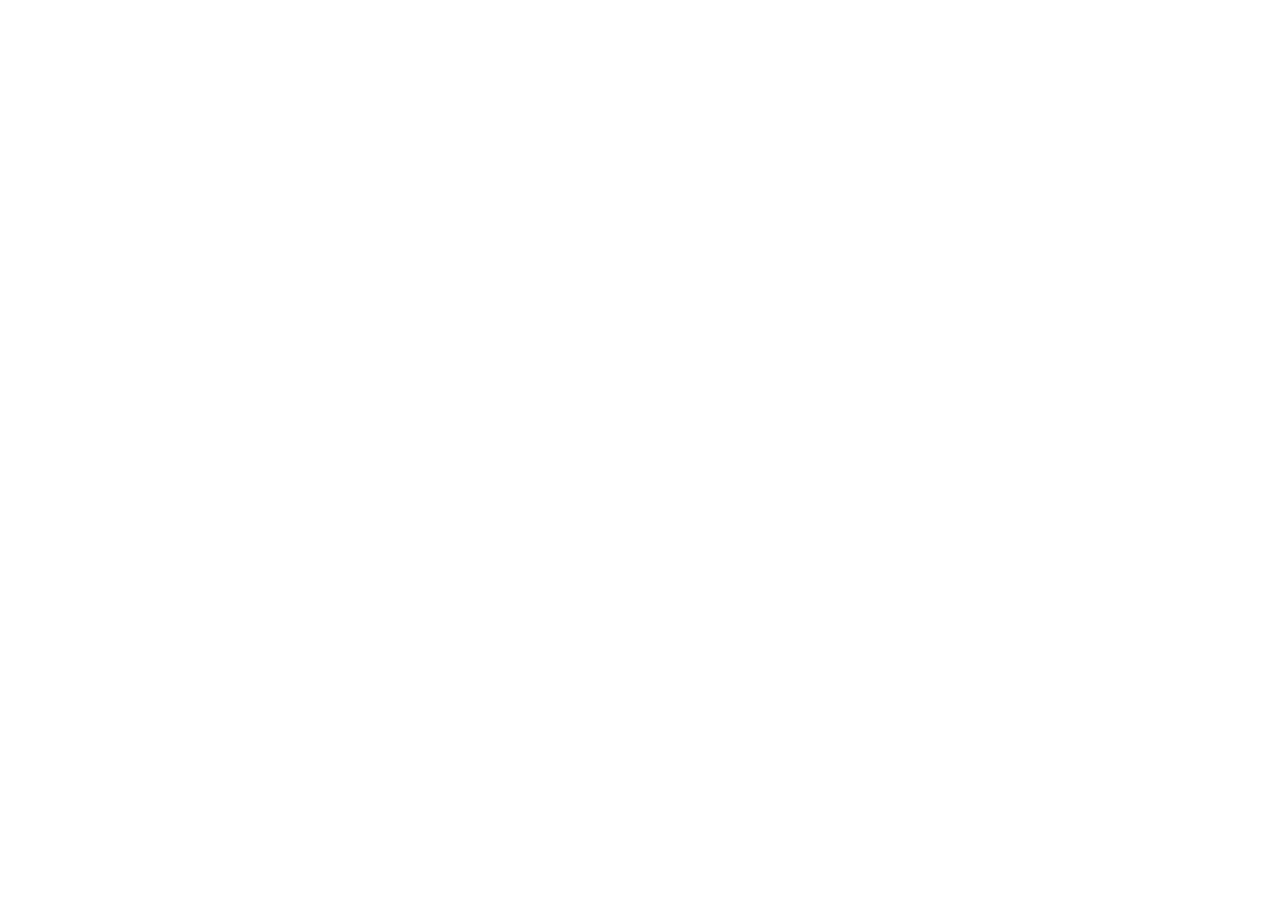
==== index.html @ b7124d6a "Add files via upload" ====
<!doctype html><html lang="zh-CN"><head><meta charset="UTF-8"/><meta name="viewport" content="width=device-width, initial-scale=1.0"/><meta name="description" content="浏览器本地论文库：导入每日 Excel，积累多模态研究论文与阅读笔记。"/><title>多模态论文雷达 · Paper Radar</title><link rel="icon" href="./favicon.svg"/>  <script type="module" crossorigin src="./assets/index-WxX8uzNO.js"></script>
  <link rel="stylesheet" crossorigin href="./assets/index-BkTT2LrI.css">
</head><body><div id="root"></div></body></html>
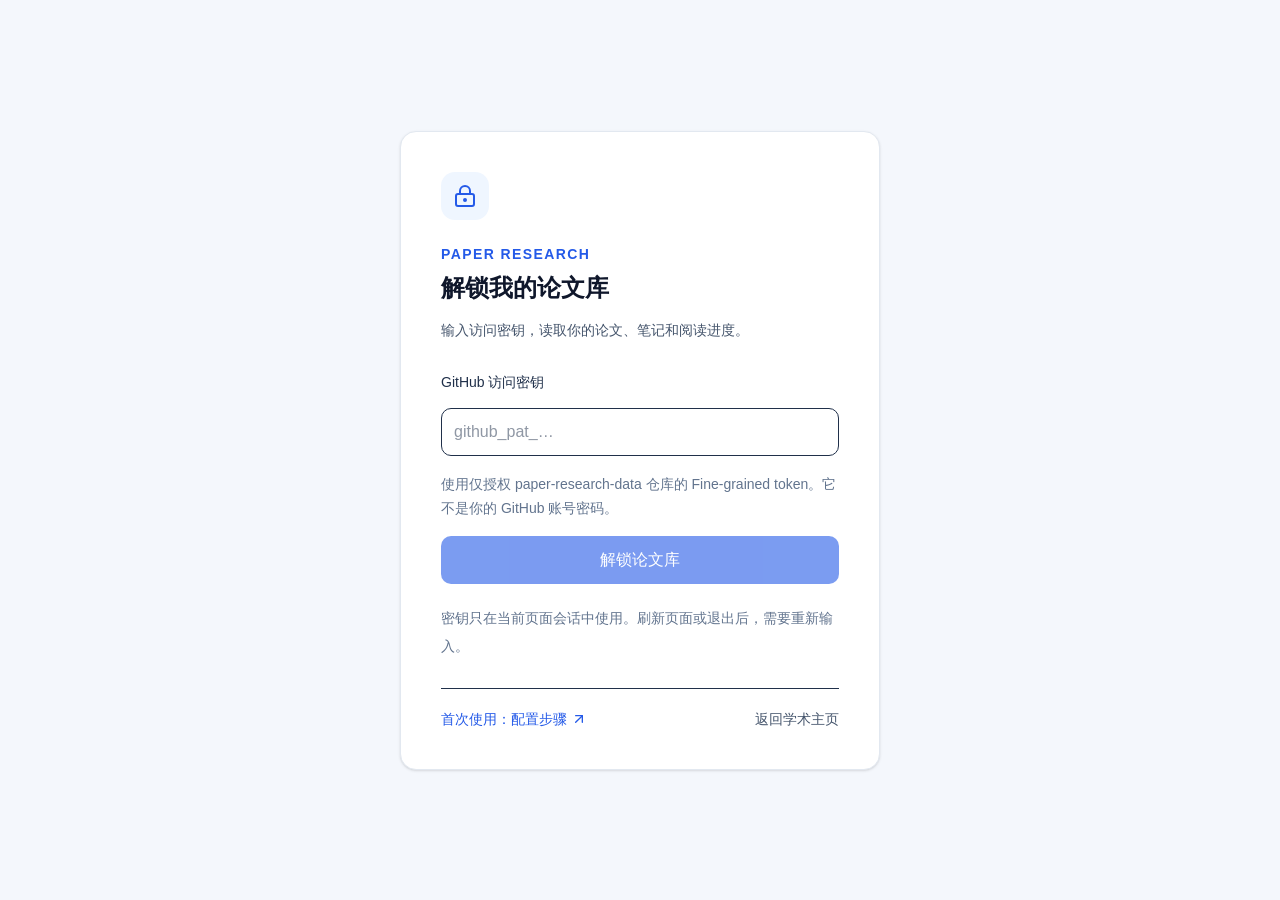
==== commit 841b9f82: "renamed:    assets/excel-BpYomo9j.js -> assets/excel-kqykyNru.js 	new file:   assets/excel-xEdIAdC_." ====
--- a/index.html
+++ b/index.html
@@ -1,3 +1,3 @@
-<!doctype html><html lang="zh-CN"><head><meta charset="UTF-8"/><meta name="viewport" content="width=device-width, initial-scale=1.0"/><meta name="description" content="浏览器本地论文库：导入每日 Excel，积累多模态研究论文与阅读笔记。"/><title>多模态论文雷达 · Paper Radar</title><link rel="icon" href="./favicon.svg"/>  <script type="module" crossorigin src="./assets/index-WxX8uzNO.js"></script>
-  <link rel="stylesheet" crossorigin href="./assets/index-BkTT2LrI.css">
+<!doctype html><html lang="zh-CN"><head><meta charset="UTF-8"/><meta name="referrer" content="no-referrer"/><meta http-equiv="Content-Security-Policy" content="default-src 'self'; script-src 'self'; style-src 'self' 'unsafe-inline'; connect-src 'self' https://api.github.com; img-src 'self' data:; font-src 'self'; object-src 'none'; base-uri 'none'; form-action 'none'"/><meta name="viewport" content="width=device-width, initial-scale=1.0"/><meta name="description" content="通过专用访问密钥管理 GitHub 私有仓库中的论文和阅读笔记。"/><title>多模态论文雷达 · Paper Research</title><link rel="icon" href="./favicon.svg"/>  <script type="module" crossorigin src="./assets/index-Cba1Tanx.js"></script>
+  <link rel="stylesheet" crossorigin href="./assets/index-DDjWXjp6.css">
 </head><body><div id="root"></div></body></html>
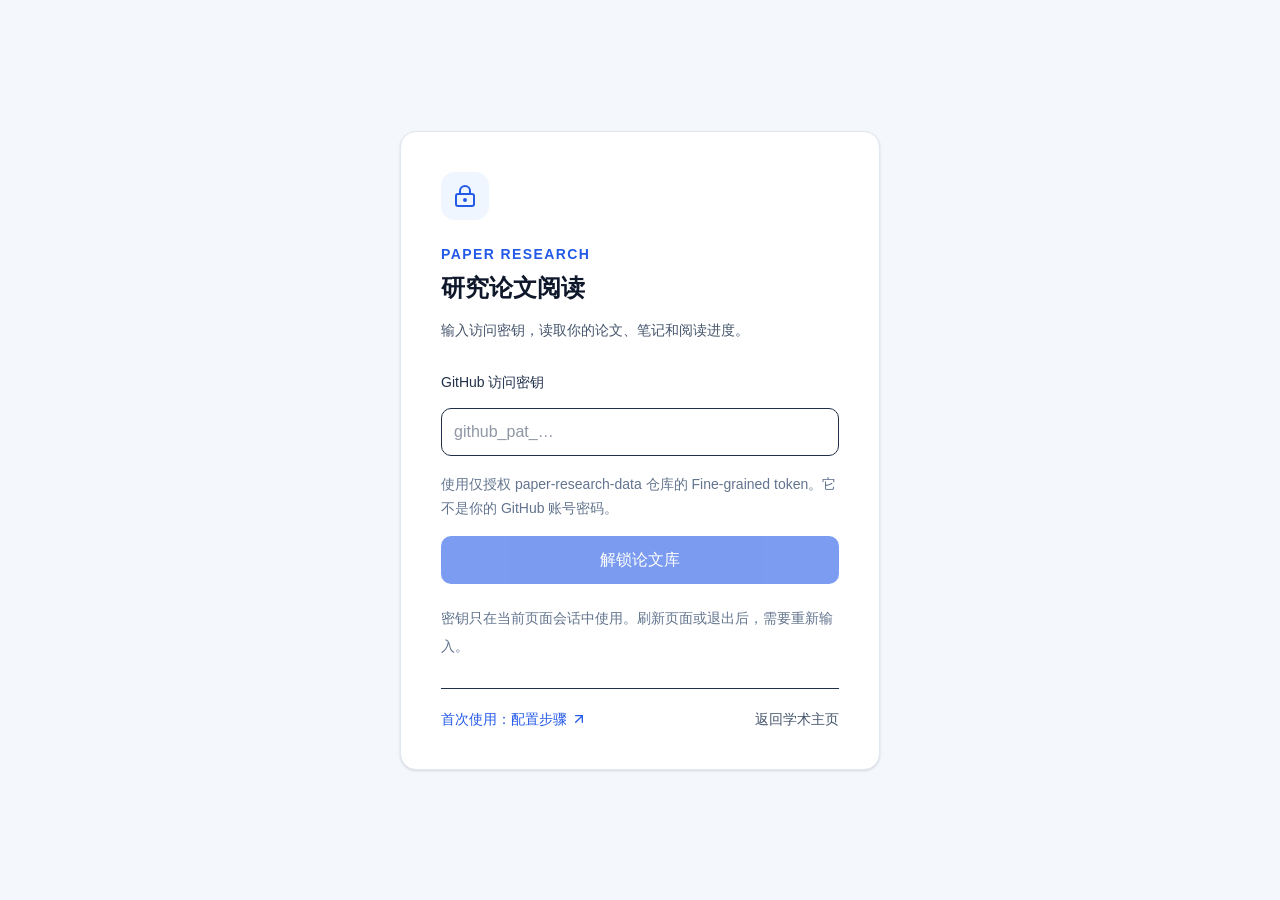
==== commit cede8b87: "new file:   assets/excel-Dp-qwGLK.js 	deleted:    assets/excel-kqykyNru.js 	deleted:    assets/excel" ====
--- a/index.html
+++ b/index.html
@@ -1,3 +1,3 @@
-<!doctype html><html lang="zh-CN"><head><meta charset="UTF-8"/><meta name="referrer" content="no-referrer"/><meta http-equiv="Content-Security-Policy" content="default-src 'self'; script-src 'self'; style-src 'self' 'unsafe-inline'; connect-src 'self' https://api.github.com; img-src 'self' data:; font-src 'self'; object-src 'none'; base-uri 'none'; form-action 'none'"/><meta name="viewport" content="width=device-width, initial-scale=1.0"/><meta name="description" content="通过专用访问密钥管理 GitHub 私有仓库中的论文和阅读笔记。"/><title>多模态论文雷达 · Paper Research</title><link rel="icon" href="./favicon.svg"/>  <script type="module" crossorigin src="./assets/index-Cba1Tanx.js"></script>
+<!doctype html><html lang="zh-CN"><head><meta charset="UTF-8"/><meta name="referrer" content="no-referrer"/><meta http-equiv="Content-Security-Policy" content="default-src 'self'; script-src 'self'; style-src 'self' 'unsafe-inline'; connect-src 'self' https://api.github.com; img-src 'self' data:; font-src 'self'; object-src 'none'; base-uri 'none'; form-action 'none'"/><meta name="viewport" content="width=device-width, initial-scale=1.0"/><meta name="description" content="通过专用访问密钥管理 GitHub 私有仓库中的论文和阅读笔记。"/><title>研究论文阅读 · Paper Research</title><link rel="icon" href="./favicon.svg"/>  <script type="module" crossorigin src="./assets/index-3S5Gbmq2.js"></script>
   <link rel="stylesheet" crossorigin href="./assets/index-DDjWXjp6.css">
 </head><body><div id="root"></div></body></html>
